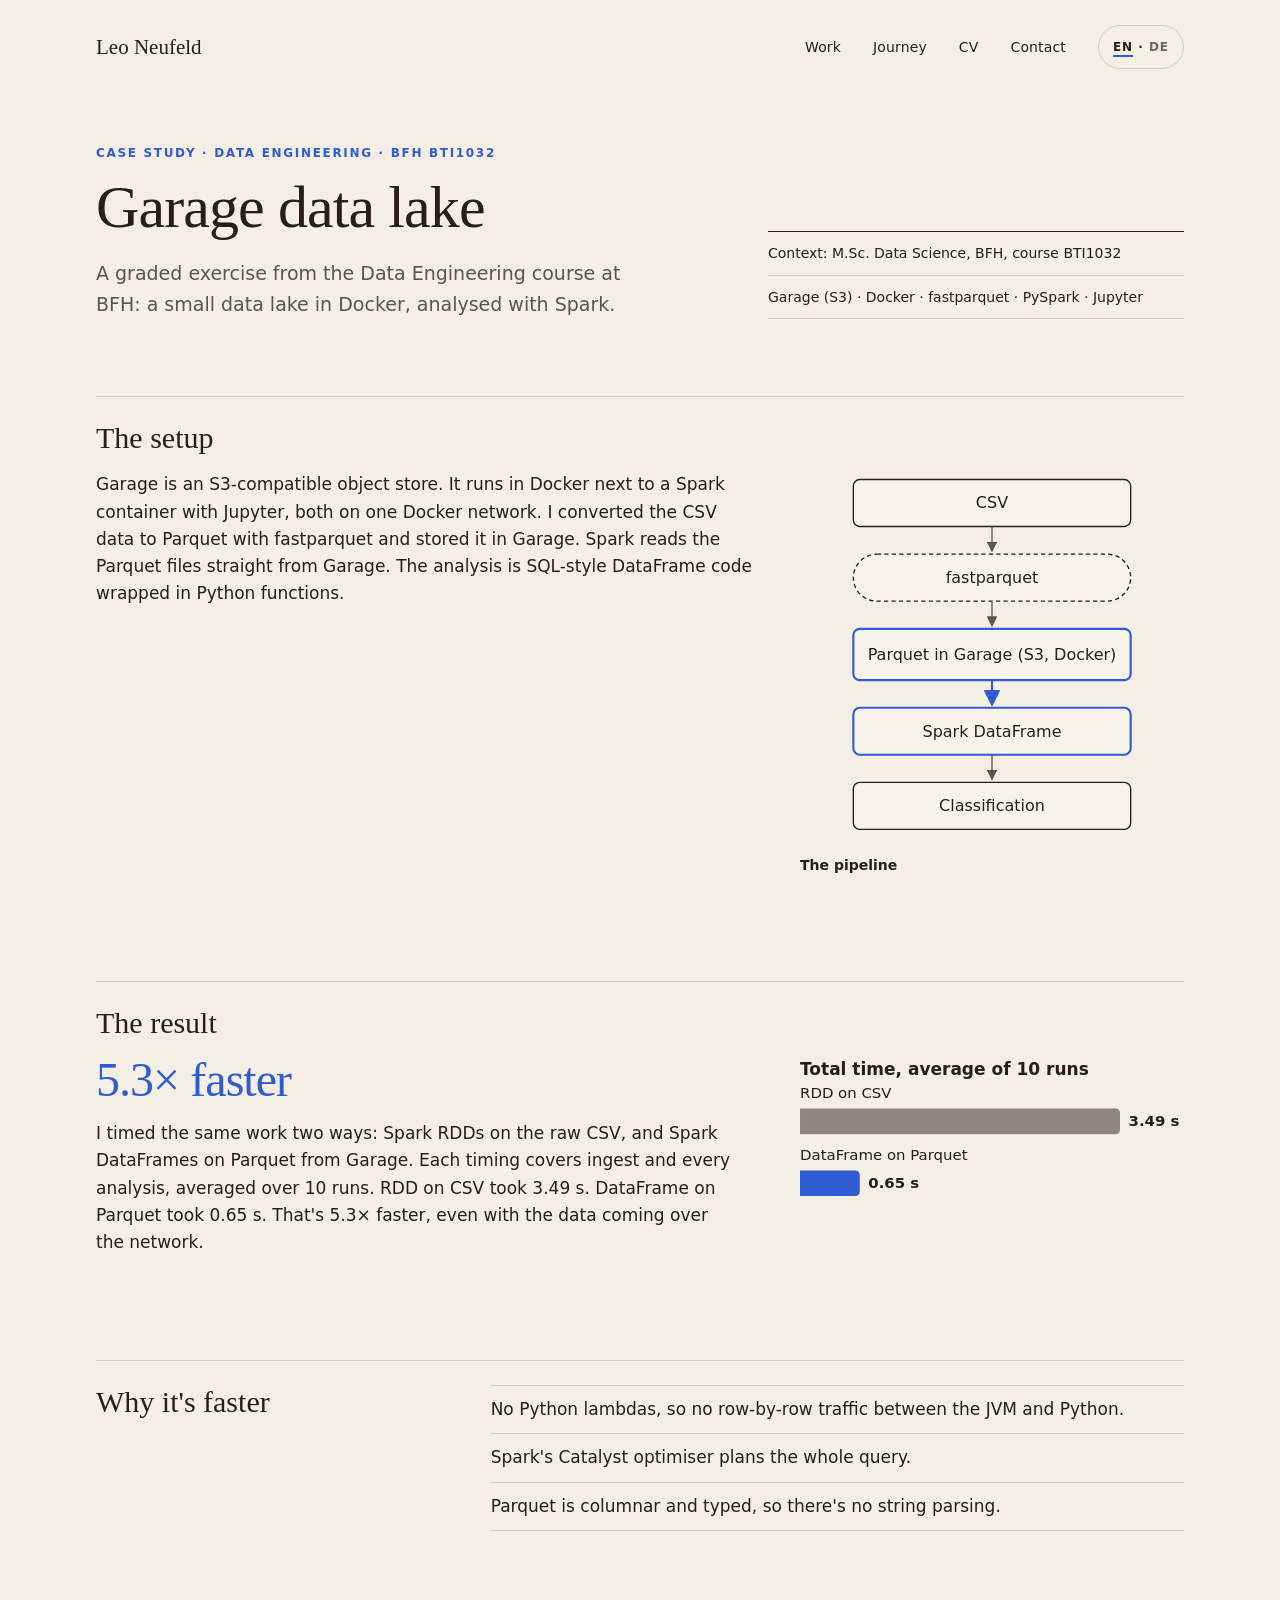
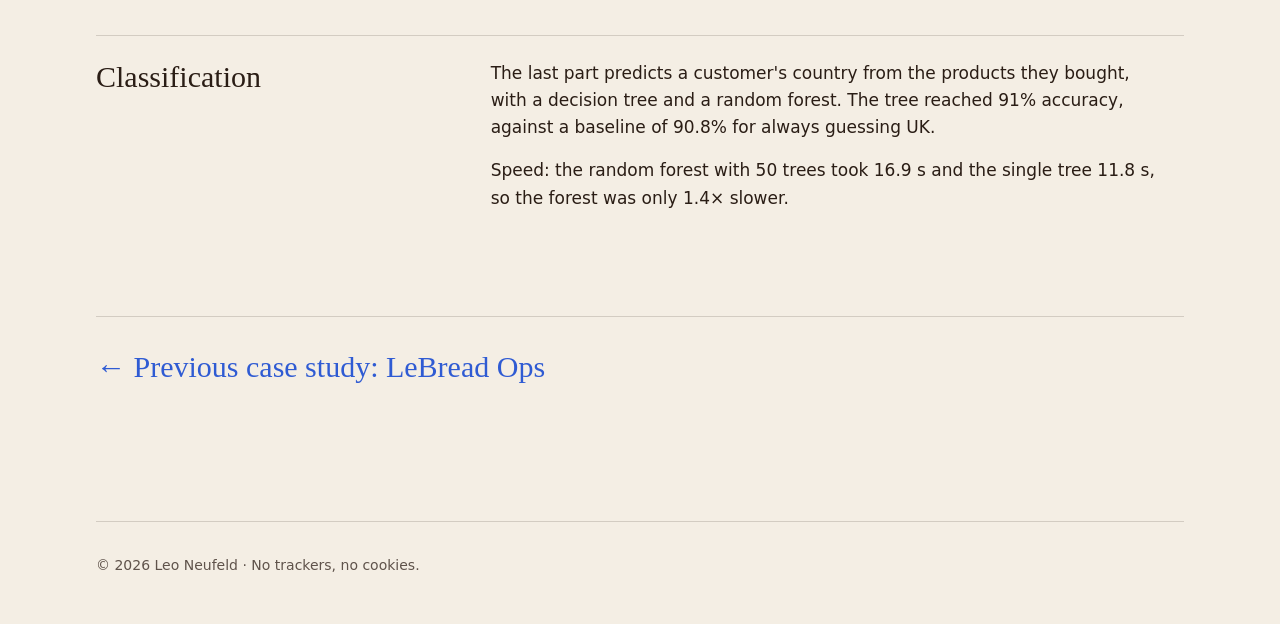
==== garage-data-lake.html @ a2488979 "feat: LeBread Ops and Garage data lake case studies" ====
<!doctype html>
<html lang="en">
<head>
  <meta charset="utf-8">
  <meta name="viewport" content="width=device-width, initial-scale=1">
  <title data-i18n="meta.garage.title">Garage data lake · Case study · Leo Neufeld</title>
  <meta name="description" data-i18n-content="meta.garage.description" content="A small data lake in Docker, queried with Spark straight from object storage. DataFrame on Parquet ran 5.3× faster than RDD on CSV.">
  <meta name="theme-color" content="#F4EEE4">
  <link rel="icon" href="data:,">
  <link rel="stylesheet" href="assets/css/site.css">
  <script type="module" src="assets/js/main.js"></script>
</head>
<body>
  <a class="skip" href="#main" data-i18n="nav.skip">Skip to content</a>

  <header class="site-nav wrap">
    <a class="site-nav__name" href="index.html" data-i18n="nav.name">Leo Neufeld</a>
    <nav class="site-nav__links">
      <a href="index.html#work" data-i18n="nav.work">Work</a>
      <a href="index.html#journey" data-i18n="nav.journey">Journey</a>
      <a href="assets/cv/leo-neufeld-cv-en.pdf" data-cv data-i18n="nav.cv">CV</a>
      <a href="index.html#contact" data-i18n="nav.contact">Contact</a>
    </nav>
    <button class="lang-toggle" type="button" aria-pressed="false" hidden data-i18n-aria="nav.langToggle" aria-label="EN · DE (Deutsch)"><span class="lang-toggle__en">EN</span> · <span class="lang-toggle__de">DE</span></button>
  </header>

  <main id="main">
    <header class="case-hero wrap">
      <div>
        <p class="kicker" data-i18n="garage.kicker">Case study · Data engineering · BFH BTI1032</p>
        <h1 data-i18n="garage.title">Garage data lake</h1>
        <p class="case-hero__lede" data-i18n="garage.lede">A graded exercise from the Data Engineering course at BFH: a small data lake in Docker, analysed with Spark.</p>
      </div>
      <ul class="case-facts">
        <li data-i18n="garage.facts.context">Context: M.Sc. Data Science, BFH, course BTI1032</li>
        <li data-i18n="garage.facts.stack">Garage (S3) · Docker · fastparquet · PySpark · Jupyter</li>
      </ul>
    </header>

    <div class="wrap">
      <section class="case-block case-block--wide" aria-labelledby="setup-title">
        <h2 id="setup-title" data-i18n="garage.setup.title">The setup</h2>
        <div class="case-split">
          <div class="case-body reveal">
            <p data-i18n="garage.setup.body">Garage is an S3-compatible object store. It runs in Docker next to a Spark container with Jupyter, both on one Docker network. I converted the CSV data to Parquet with fastparquet and stored it in Garage. Spark reads the Parquet files straight from Garage. The analysis is SQL-style DataFrame code wrapped in Python functions.</p>
          </div>
          <figure class="fig reveal">
            <svg viewBox="0 0 360 344" role="img" aria-labelledby="gd-diagram-alt">
              <title id="gd-diagram-alt" data-i18n="garage.diagram.alt">Pipeline diagram: CSV is converted with fastparquet, stored as Parquet in Garage (S3, Docker), read into a Spark DataFrame and used for a classification task.</title>
              <defs>
                <marker id="gd-head" viewBox="0 0 8 8" refX="7" refY="4" markerWidth="8" markerHeight="8" orient="auto-start-reverse"><path class="d-head" d="M0 0L8 4L0 8Z"/></marker>
                <marker id="gd-head-key" viewBox="0 0 8 8" refX="7" refY="4" markerWidth="8" markerHeight="8" orient="auto-start-reverse"><path class="d-key-fill" d="M0 0L8 4L0 8Z"/></marker>
              </defs>
              <rect class="d-node" x="50" y="8" width="260" height="44" rx="6"/>
              <text x="180" y="30" text-anchor="middle" dominant-baseline="central" font-size="15" data-i18n="garage.diagram.csv">CSV</text>
              <path class="d-arrow" d="M180 52V75" marker-end="url(#gd-head)"/>

              <rect class="d-node d-tool" x="50" y="78" width="260" height="44" rx="22"/>
              <text x="180" y="100" text-anchor="middle" dominant-baseline="central" font-size="15" data-i18n="garage.diagram.fastparquet">fastparquet</text>
              <path class="d-arrow" d="M180 122V145" marker-end="url(#gd-head)"/>

              <rect class="d-node d-key" x="50" y="148" width="260" height="48" rx="6"/>
              <text x="180" y="172" text-anchor="middle" dominant-baseline="central" font-size="15" data-i18n="garage.diagram.garage">Parquet in Garage (S3, Docker)</text>
              <path class="d-arrow d-key" d="M180 196V219" marker-end="url(#gd-head-key)"/>

              <rect class="d-node d-key" x="50" y="222" width="260" height="44" rx="6"/>
              <text x="180" y="244" text-anchor="middle" dominant-baseline="central" font-size="15" data-i18n="garage.diagram.spark">Spark DataFrame</text>
              <path class="d-arrow" d="M180 266V289" marker-end="url(#gd-head)"/>

              <rect class="d-node" x="50" y="292" width="260" height="44" rx="6"/>
              <text x="180" y="314" text-anchor="middle" dominant-baseline="central" font-size="15" data-i18n="garage.diagram.classify">Classification</text>
            </svg>
            <figcaption>
              <p class="fig__title" data-i18n="garage.diagram.title">The pipeline</p>
            </figcaption>
          </figure>
        </div>
      </section>

      <section class="case-block case-block--wide" aria-labelledby="result-title">
        <h2 id="result-title" data-i18n="garage.result.title">The result</h2>
        <div class="case-split">
          <div class="case-body reveal">
            <p class="case-big" data-i18n="work.garage.number">5.3× faster</p>
            <p data-i18n="garage.result.body">I timed the same work two ways: Spark RDDs on the raw CSV, and Spark DataFrames on Parquet from Garage. Each timing covers ingest and every analysis, averaged over 10 runs. RDD on CSV took 3.49 s. DataFrame on Parquet took 0.65 s. That's 5.3× faster, even with the data coming over the network.</p>
          </div>
          <figure class="fig fig--chart reveal">
            <p class="fig__title" data-i18n="garage.chart.title">Total time, average of 10 runs</p>
            <svg viewBox="0 0 360 108" role="img" aria-labelledby="gd-chart-alt">
              <title id="gd-chart-alt" data-i18n="garage.chart.alt">Bar chart: RDD on CSV 3.49 seconds, DataFrame on Parquet 0.65 seconds, 5.3× faster.</title>
              <text x="0" y="14" font-size="14" data-i18n="garage.chart.rdd">RDD on CSV</text>
              <path class="bar-muted" d="M0 24H296A4 4 0 0 1 300 28V44A4 4 0 0 1 296 48H0Z"/>
              <text class="bar-value" x="308" y="36" dominant-baseline="central" font-size="14" data-i18n="garage.chart.rddValue">3.49 s</text>
              <text x="0" y="72" font-size="14" data-i18n="garage.chart.df">DataFrame on Parquet</text>
              <path class="bar-key" d="M0 82H52A4 4 0 0 1 56 86V102A4 4 0 0 1 52 106H0Z"/>
              <text class="bar-value" x="64" y="94" dominant-baseline="central" font-size="14" data-i18n="garage.chart.dfValue">0.65 s</text>
            </svg>
          </figure>
        </div>
      </section>

      <section class="case-block reveal" aria-labelledby="why-title">
        <h2 id="why-title" data-i18n="garage.why.title">Why it's faster</h2>
        <div class="case-body">
          <ul class="case-list">
            <li data-i18n="garage.why.lambdas">No Python lambdas, so no row-by-row traffic between the JVM and Python.</li>
            <li data-i18n="garage.why.catalyst">Spark's Catalyst optimiser plans the whole query.</li>
            <li data-i18n="garage.why.parquet">Parquet is columnar and typed, so there's no string parsing.</li>
          </ul>
        </div>
      </section>

      <section class="case-block reveal" aria-labelledby="classify-title">
        <h2 id="classify-title" data-i18n="garage.classify.title">Classification</h2>
        <div class="case-body">
          <p data-i18n="garage.classify.body">The last part predicts a customer's country from the products they bought, with a decision tree and a random forest. The tree reached 91% accuracy, against a baseline of 90.8% for always guessing UK.</p>
          <p data-i18n="garage.classify.speed">Speed: the random forest with 50 trees took 16.9 s and the single tree 11.8 s, so the forest was only 1.4× slower.</p>
        </div>
      </section>

      <!-- shortcut: whole block hidden while the repo is private ("The code is public" would be false); Task 8 un-hides this section and #repo-link and sets the href -->
      <section id="code" class="case-block" aria-labelledby="code-title" hidden>
        <h2 id="code-title" data-i18n="garage.code.title">Code</h2>
        <div class="case-body">
          <p data-i18n="garage.code.body">The code is public, without keys or config secrets.</p>
          <p><a id="repo-link" class="btn btn--quiet" href="#" hidden data-i18n="garage.repoLink">View the code on GitHub</a></p>
        </div>
      </section>

      <p class="case-next"><a href="lebread-ops.html"><span aria-hidden="true">←</span> <span data-i18n="garage.prev">Previous case study: LeBread Ops</span></a></p>
    </div>
  </main>

  <footer class="site-footer wrap">
    <p data-i18n="contact.footer">© 2026 Leo Neufeld · No trackers, no cookies.</p>
  </footer>
</body>
</html>
---- assets/css/site.css ----
/* Leo Neufeld · warm editorial. Shared by index + case studies. */
:root {
  --cream: #F4EEE4;
  --ink: #2A1D15;
  --cobalt: #2F5BD3;
  --ink-soft: color-mix(in srgb, var(--ink) 74%, var(--cream));
  --rule: color-mix(in srgb, var(--ink) 16%, transparent);
  --paper: color-mix(in srgb, var(--cream) 55%, #FBF8F3);

  --serif: Georgia, "Iowan Old Style", "Palatino Linotype", serif;
  --sans: system-ui, -apple-system, "Segoe UI", Roboto, "Helvetica Neue", sans-serif;

  /* modular scale ~1.333, fluid at the top end */
  --step--1: 0.875rem;
  --step-0: 1.0625rem;
  --step-1: 1.3125rem;
  --step-2: clamp(1.5rem, 1.2rem + 1vw, 1.875rem);
  --step-3: clamp(2rem, 1.4rem + 2.4vw, 3rem);
  --step-4: clamp(2.25rem, 1.4rem + 3.2vw, 3.75rem);

  --space-section: clamp(4.5rem, 3rem + 7vw, 8.5rem);
  --gutter: clamp(1.25rem, 0.5rem + 3.5vw, 3rem);
  --radius: 6px;
  --ease-out: cubic-bezier(0.22, 1, 0.36, 1);
}

*, *::before, *::after { box-sizing: border-box; }
html { -webkit-text-size-adjust: 100%; scroll-behavior: smooth; }
body {
  margin: 0;
  background: var(--cream);
  color: var(--ink);
  font: 400 var(--step-0)/1.6 var(--sans);
  text-rendering: optimizeLegibility;
  -webkit-font-smoothing: antialiased;
}
[hidden] { display: none !important; } /* class display rules must not un-hide (#repo-link, .btn) */
img { display: block; max-width: 100%; height: auto; }
figure { margin: 0; }
h1, h2, h3 { font-family: var(--serif); font-weight: 400; margin: 0; text-wrap: balance; }
p { margin: 0; text-wrap: pretty; }
ul, ol, dl, dd { margin: 0; padding: 0; list-style: none; }
a { color: var(--cobalt); text-underline-offset: 0.2em; text-decoration-thickness: 1px; }
a:hover { text-decoration-thickness: 2px; }
:focus-visible { outline: 2px solid var(--cobalt); outline-offset: 3px; border-radius: 2px; }

.wrap { width: 100%; max-width: 74rem; margin-inline: auto; padding-inline: var(--gutter); }

.skip {
  position: absolute; left: var(--gutter); top: -4rem; z-index: 10;
  background: var(--ink); color: var(--cream); padding: 0.5rem 0.875rem; border-radius: var(--radius);
}
.skip:focus { top: 0.75rem; }

/* ---- nav ---- */
.site-nav {
  display: flex; align-items: center; gap: 1rem clamp(0.875rem, 2.5vw, 2rem);
  padding-block: 1.5rem;
}
.site-nav__name { font: 400 var(--step-1)/1 var(--serif); color: var(--ink); text-decoration: none; }
.site-nav__links { margin-left: auto; display: flex; flex-wrap: wrap; align-items: center; row-gap: 0.25rem; gap: clamp(0.875rem, 2.5vw, 2rem); font-size: var(--step--1); }
.site-nav__links a { color: var(--ink); text-decoration: none; letter-spacing: 0.01em; display: inline-block; padding-block: 0.75rem; } /* 44px tap target */
.site-nav__links a:hover { color: var(--cobalt); }

.lang-toggle {
  font: 600 0.75rem/1 var(--sans); letter-spacing: 0.08em;
  color: var(--ink); background: transparent;
  border: 1px solid var(--rule); border-radius: 999px;
  min-height: 2.75rem; padding: 0 0.875rem; cursor: pointer; white-space: nowrap;
  transition: border-color 0.15s var(--ease-out), background-color 0.15s var(--ease-out);
}
.lang-toggle:hover { border-color: var(--ink); }
/* active language: full ink + underline; the other one recedes */
.lang-toggle span { color: color-mix(in srgb, var(--ink) 66%, var(--cream)); }
.lang-toggle[aria-pressed="false"] .lang-toggle__en,
.lang-toggle[aria-pressed="true"] .lang-toggle__de {
  color: var(--ink); text-decoration: underline; text-decoration-color: var(--cobalt);
  text-decoration-thickness: 2px; text-underline-offset: 0.3em;
}
.lang-toggle[hidden] { display: none; }

/* ---- shared bits ---- */
.kicker {
  font: 600 0.75rem/1.2 var(--sans); letter-spacing: 0.14em; text-transform: uppercase;
  color: var(--cobalt);
}
.tag {
  display: inline-block; font: 500 0.75rem/1.3 var(--sans); letter-spacing: 0.02em;
  color: var(--ink-soft); border: 1px solid var(--rule); border-radius: 999px;
  padding: 0.25rem 0.625rem;
}
.btn {
  display: inline-flex; align-items: center; justify-content: center;
  min-height: 2.875rem; padding: 0.75rem 1.375rem; border-radius: 999px;
  font: 600 0.9375rem/1.2 var(--sans); text-decoration: none; text-align: center;
  transition: transform 0.15s var(--ease-out), background-color 0.2s var(--ease-out), border-color 0.2s var(--ease-out);
}
.btn:active { transform: translateY(1px) scale(0.99); }
.btn--primary { background: var(--cobalt); color: var(--cream); }
.btn--primary:hover { background: color-mix(in srgb, var(--cobalt) 86%, var(--ink)); }
.btn--quiet { color: var(--ink); border: 1px solid color-mix(in srgb, var(--ink) 35%, transparent); }
.btn--quiet:hover { border-color: var(--ink); }
.footnote { font-size: var(--step--1); color: var(--ink-soft); }

/* ---- hero ---- */
.hero {
  display: grid; gap: clamp(2rem, 5vw, 4.5rem); align-items: center;
  grid-template-columns: minmax(0, 1.35fr) minmax(0, 1fr);
  padding-block: clamp(1rem, 2.5vw, 2rem) clamp(2.5rem, 4vw, 3rem);
}
.hero__title { font-size: var(--step-4); line-height: 1.06; letter-spacing: -0.015em; margin-top: 1.25rem; max-width: 18ch; }
.hero__sub { margin-top: 1.5rem; max-width: 46ch; color: var(--ink-soft); font-size: 1.125rem; }
.hero__cta { display: flex; flex-wrap: wrap; gap: 0.75rem; margin-top: 2.25rem; }
.hero__photo img {
  width: 100%; aspect-ratio: 5 / 6; max-height: 34rem; object-fit: cover; object-position: 50% 30%;
  border-radius: var(--radius);
}

/* ---- numbers ---- */
.stats { padding-bottom: var(--space-section); }
.stat-row {
  display: grid; grid-template-columns: repeat(4, minmax(0, 1fr));
  border-top: 1px solid var(--rule); border-bottom: 1px solid var(--rule);
}
.stat {
  display: flex; flex-direction: column-reverse; justify-content: flex-end; gap: 0.5rem;
  padding: 1.75rem clamp(1rem, 2vw, 1.75rem) 1.75rem 0;
}
.stat + .stat { padding-left: clamp(1rem, 2vw, 1.75rem); border-left: 1px solid var(--rule); }
.stat__value { font: 400 clamp(2.5rem, 2rem + 2vw, 3.5rem)/1 var(--serif); color: var(--cobalt); letter-spacing: -0.02em; }
.stat__label { font-size: var(--step--1); line-height: 1.45; color: var(--ink-soft); max-width: 24ch; }
.stats .footnote { margin-top: 0.875rem; }

/* ---- sections ---- */
.section { padding-bottom: var(--space-section); }
.section-head {
  display: grid; grid-template-columns: minmax(0, 1fr) minmax(0, 2fr); gap: 1rem var(--gutter);
  align-items: baseline;
  border-top: 1px solid var(--rule); padding-top: 1.5rem; margin-bottom: clamp(2.5rem, 5vw, 4rem);
}
.section-head h2, .offclock h2 { font-size: var(--step-3); line-height: 1.1; letter-spacing: -0.01em; }
.section-head__intro { font-size: 1.125rem; color: var(--ink-soft); max-width: 58ch; }

/* ---- work ---- */
.work-grid { display: grid; grid-template-columns: repeat(2, minmax(0, 1fr)); gap: clamp(1rem, 2.5vw, 2rem); }
.card {
  position: relative; display: flex; flex-direction: column; gap: 1rem;
  padding: clamp(1.5rem, 3vw, 2.5rem);
  background: var(--paper); border: 1px solid var(--rule); border-radius: var(--radius);
  transition: border-color 0.2s var(--ease-out), transform 0.3s var(--ease-out);
}
.card:hover { border-color: color-mix(in srgb, var(--ink) 40%, transparent); transform: translateY(-2px); }
.card .tag { align-self: flex-start; }
.card__title { font-size: var(--step-2); line-height: 1.15; margin-top: 0.5rem; }
.card__hook { color: var(--ink-soft); max-width: 42ch; }
.card__number { font: 400 var(--step-2)/1.1 var(--serif); color: var(--cobalt); margin-top: auto; padding-top: 1rem; }
.card__link { font-weight: 600; font-size: 0.9375rem; text-decoration: none; }
.card__link::after { content: ""; position: absolute; inset: 0; border-radius: inherit; }
.card:focus-within { outline: 2px solid var(--cobalt); outline-offset: 3px; }
.card__link:focus-visible { outline: none; }

/* ---- journey ---- */
.journey { display: grid; grid-template-columns: minmax(0, 2fr) minmax(0, 1fr); gap: var(--gutter); align-items: start; }
.timeline__step {
  display: grid; grid-template-columns: minmax(0, 11rem) minmax(0, 1fr); gap: 0.5rem var(--gutter);
  padding-block: 1.75rem; border-top: 1px solid var(--rule);
}
.timeline__step:first-child { border-top: 0; padding-top: 0; }
.timeline__meta { display: flex; flex-direction: column; gap: 0.25rem; font-size: var(--step--1); color: var(--ink-soft); padding-top: 0.25rem; }
.timeline__meta span:first-child { color: var(--ink); font-weight: 600; font-variant-numeric: tabular-nums; }
.timeline h3 { font-size: var(--step-1); line-height: 1.25; margin-bottom: 0.5rem; }
.timeline p:not(.timeline__meta) { max-width: 60ch; }
.timeline__numbers { margin-top: 0.75rem; font-size: 0.9375rem; color: var(--cobalt); font-weight: 500; }
.journey__photo { position: sticky; top: 2rem; }
.journey__photo img { width: 100%; aspect-ratio: 3 / 4; object-fit: cover; border-radius: var(--radius); }

/* ---- skills ---- */
.skills { display: grid; grid-template-columns: 1.15fr 1fr 1fr; gap: var(--gutter); }
.skills h3 { font-size: var(--step-1); padding-bottom: 0.875rem; border-bottom: 1px solid var(--ink); }
.skills li { display: flex; flex-direction: column; align-items: flex-start; gap: 0.5rem; padding-block: 0.875rem; border-bottom: 1px solid var(--rule); }

/* ---- off the clock ---- */
.offclock { display: grid; grid-template-columns: minmax(0, 0.8fr) minmax(0, 1.2fr); gap: var(--gutter); align-items: start; }
/* source clips the cup at the bottom edge: crop it out entirely, keep face and hands */
.offclock__photo img { width: 100%; aspect-ratio: 10 / 11; object-fit: cover; object-position: 30% 0%; border-radius: var(--radius); }
.offclock__text { padding-top: 1.5rem; border-top: 1px solid var(--rule); }
.offclock__list { margin-top: 2rem; }
.offclock__list li { padding-block: 0.875rem; border-bottom: 1px solid var(--rule); }
.offclock__list li:first-child { border-top: 1px solid var(--rule); }
.dishes { margin-top: 2.5rem; }
.dishes ul { display: grid; grid-template-columns: repeat(4, minmax(0, 1fr)); gap: 0.75rem; }
.dishes img { width: 100%; aspect-ratio: 1; object-fit: cover; border-radius: var(--radius); }
.dishes figcaption { margin-top: 0.75rem; font: italic 400 var(--step-0)/1.4 var(--serif); color: var(--ink-soft); }

/* ---- contact ---- */
.contact__body { display: grid; grid-template-columns: minmax(0, 1.4fr) minmax(0, 1fr); gap: var(--gutter); align-items: start; }
.contact__links li { padding-block: 1.25rem; border-bottom: 1px solid var(--rule); }
.contact__links li:first-child { padding-top: 0; }
.contact__label { display: block; font-size: var(--step--1); color: var(--ink-soft); margin-bottom: 0.25rem; }
.contact__big { font: 400 var(--step-2)/1.2 var(--serif); overflow-wrap: anywhere; }
.contact__card { display: grid; grid-template-columns: 4.5rem minmax(0, 1fr); gap: 1.25rem; align-items: start; }
.avatar { width: 4.5rem; height: 4.5rem; border-radius: 50%; object-fit: cover; }
.contact__meta li { font-size: 0.9375rem; padding-block: 0.125rem; }
.contact__meta li:first-child { font-weight: 600; }
.contact__cv { grid-column: 1 / -1; display: flex; flex-wrap: wrap; gap: 0.75rem; margin-top: 0.5rem; }

.site-footer { padding-bottom: 3rem; font-size: var(--step--1); color: var(--ink-soft); }
.site-footer p { padding-top: 2rem; border-top: 1px solid var(--rule); }

/* ======== case studies (lebread-ops.html, garage-data-lake.html) ======== */
.case-hero {
  display: grid; grid-template-columns: minmax(0, 1.5fr) minmax(0, 1fr); gap: 2rem var(--gutter); align-items: end;
  padding-block: clamp(1.5rem, 4vw, 3.5rem) clamp(3rem, 6vw, 5rem);
}
.case-hero h1 { font-size: var(--step-4); line-height: 1.04; letter-spacing: -0.015em; margin-top: 1rem; }
.case-hero__lede { margin-top: 1.25rem; font-size: 1.1875rem; color: var(--ink-soft); max-width: 44ch; }
.case-facts { font-size: var(--step--1); border-top: 1px solid var(--ink); }
.case-facts li { padding-block: 0.625rem; border-bottom: 1px solid var(--rule); }

.case-block {
  display: grid; grid-template-columns: minmax(0, 1fr) minmax(0, 2fr); gap: 1rem var(--gutter);
  border-top: 1px solid var(--rule); padding-top: 1.5rem; margin-bottom: clamp(3.5rem, 2.5rem + 5vw, 6.5rem);
}
.case-block > h2 { font-size: var(--step-2); line-height: 1.15; }
.case-block--wide > :not(h2) { grid-column: 1 / -1; }
.case-body > * + * { margin-top: 1rem; }
.case-body > .fig--chart { margin-top: 2.5rem; }
.case-body p { max-width: 62ch; }
.case-list li { padding-block: 0.625rem; border-bottom: 1px solid var(--rule); }
.case-list li:first-child { border-top: 1px solid var(--rule); }
.case-pull { font: 400 var(--step-3)/1.1 var(--serif); letter-spacing: -0.01em; max-width: 20ch; }
.case-body .stat__value { font-size: clamp(2rem, 1.5rem + 1.6vw, 2.75rem); white-space: nowrap; }
.case-big { font: 400 var(--step-3)/1 var(--serif); color: var(--cobalt); letter-spacing: -0.02em; }

/* text + figure side by side; stacks on phones */
.case-split { display: grid; grid-template-columns: minmax(0, 1fr) minmax(0, 24rem); gap: 2rem var(--gutter); align-items: start; }

.fig { max-width: 24rem; }
.fig svg { display: block; width: 100%; height: auto; overflow: visible; }
.fig text { font-family: var(--sans); fill: var(--ink); }
.fig figcaption { margin-top: 1rem; font-size: var(--step--1); color: var(--ink-soft); }
.fig figcaption > * + * { margin-top: 0.375rem; }
.fig__title { font-weight: 600; color: var(--ink); }

.d-node { fill: var(--paper); stroke: var(--ink); stroke-width: 1.25; }
.d-tool { stroke-dasharray: 4 3; }
.d-group { fill: none; stroke: var(--rule); stroke-width: 1; }
.d-arrow { stroke: var(--ink-soft); stroke-width: 1.25; fill: none; }
.d-head { fill: var(--ink-soft); }
.d-key { stroke: var(--cobalt); stroke-width: 2; }
.d-key-fill { fill: var(--cobalt); }
.fig text.d-on-key { fill: var(--cream); font-weight: 600; }

.bar-muted { fill: color-mix(in srgb, var(--ink) 50%, var(--cream)); }
.bar-key { fill: var(--cobalt); }
.fig text.bar-value { font-weight: 600; font-variant-numeric: tabular-nums; }

.case-next { border-top: 1px solid var(--rule); padding-block: 2rem var(--space-section); }
.case-next a { font: 400 var(--step-2)/1.2 var(--serif); text-decoration: none; }
.case-next a:hover [data-i18n] { text-decoration: underline; }

@media (max-width: 760px) {
  .case-hero, .case-block, .case-split { grid-template-columns: 1fr; }
  .fig { max-width: 26rem; }
}

/* ---- motion: only when JS opted in (html.motion) and the user allows it ---- */
@media (prefers-reduced-motion: no-preference) {
  .motion .reveal { opacity: 0; transform: translateY(16px); }
  .motion .reveal.is-in {
    opacity: 1; transform: none;
    transition: opacity 0.6s var(--ease-out), transform 0.7s var(--ease-out);
    transition-delay: calc(var(--i, 0) * 70ms);
  }
}
@media (prefers-reduced-motion: reduce) {
  html { scroll-behavior: auto; }
  *, *::before, *::after { transition: none !important; animation: none !important; }
}

/* ---- responsive ---- */
@media (max-width: 960px) {
  .skills { grid-template-columns: 1fr 1fr; }
  .skills__group:first-child { grid-column: 1 / -1; }
  .journey { grid-template-columns: 1fr; }
  .journey__photo { position: static; order: -1; }
  .journey__photo img { aspect-ratio: 4 / 3; object-position: 50% 62%; }
}
@media (max-width: 760px) {
  .hero, .offclock, .contact__body, .work-grid, .section-head { grid-template-columns: 1fr; }
  .hero__photo { max-width: 26rem; }
  .stat-row { grid-template-columns: 1fr 1fr; }
  .stat, .stat + .stat { padding: 1.25rem 1rem 1.25rem 0; border-left: 0; }
  .stat:nth-child(even) { padding-left: 1rem; border-left: 1px solid var(--rule); }
  .stat:nth-child(n+3) { border-top: 1px solid var(--rule); }
  .skills { grid-template-columns: 1fr; }
  .timeline__step { grid-template-columns: 1fr; }
  .site-nav { flex-wrap: wrap; padding-block: 1rem 0.5rem; }
  .site-nav .lang-toggle { margin-left: auto; }
  .site-nav__links { order: 3; width: 100%; margin-left: 0; }
}
@media (max-width: 480px) {
  .site-nav__links { gap: 0.875rem; }
  .dishes ul { grid-template-columns: repeat(2, minmax(0, 1fr)); }
}
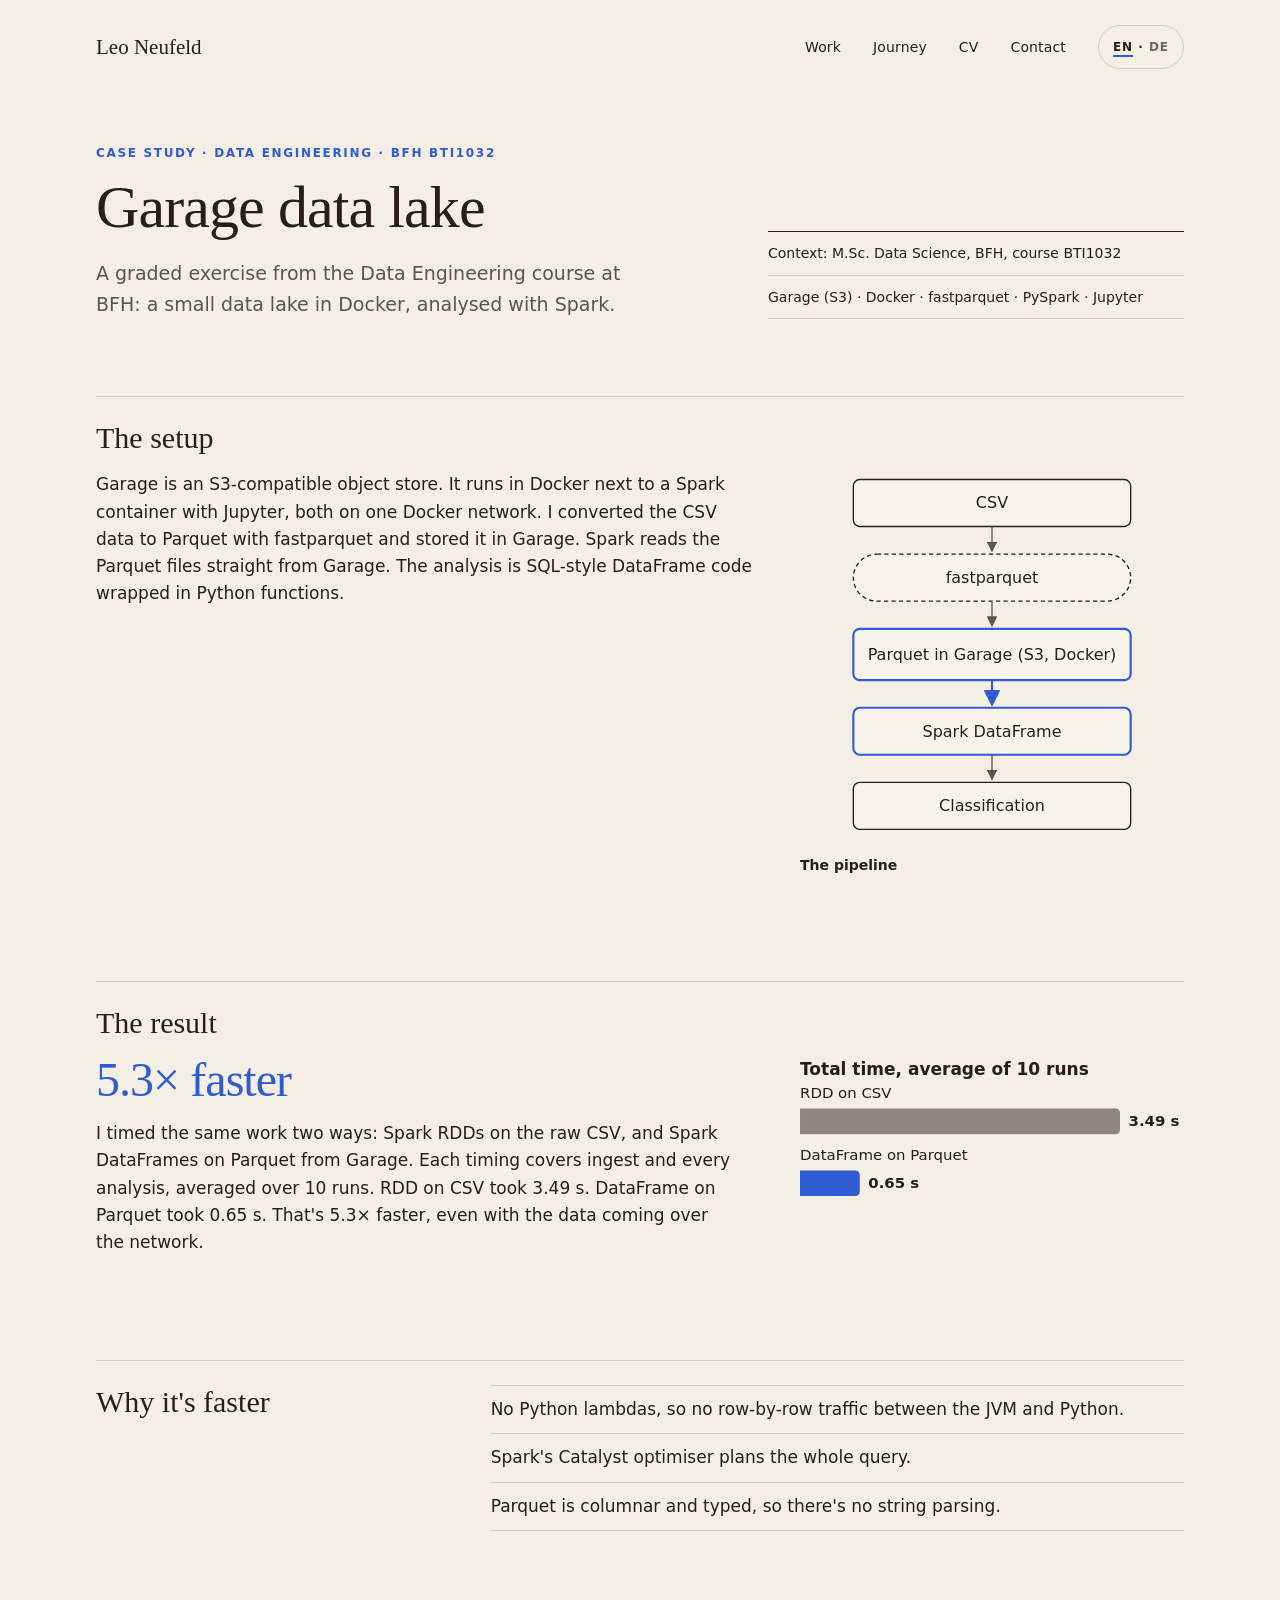
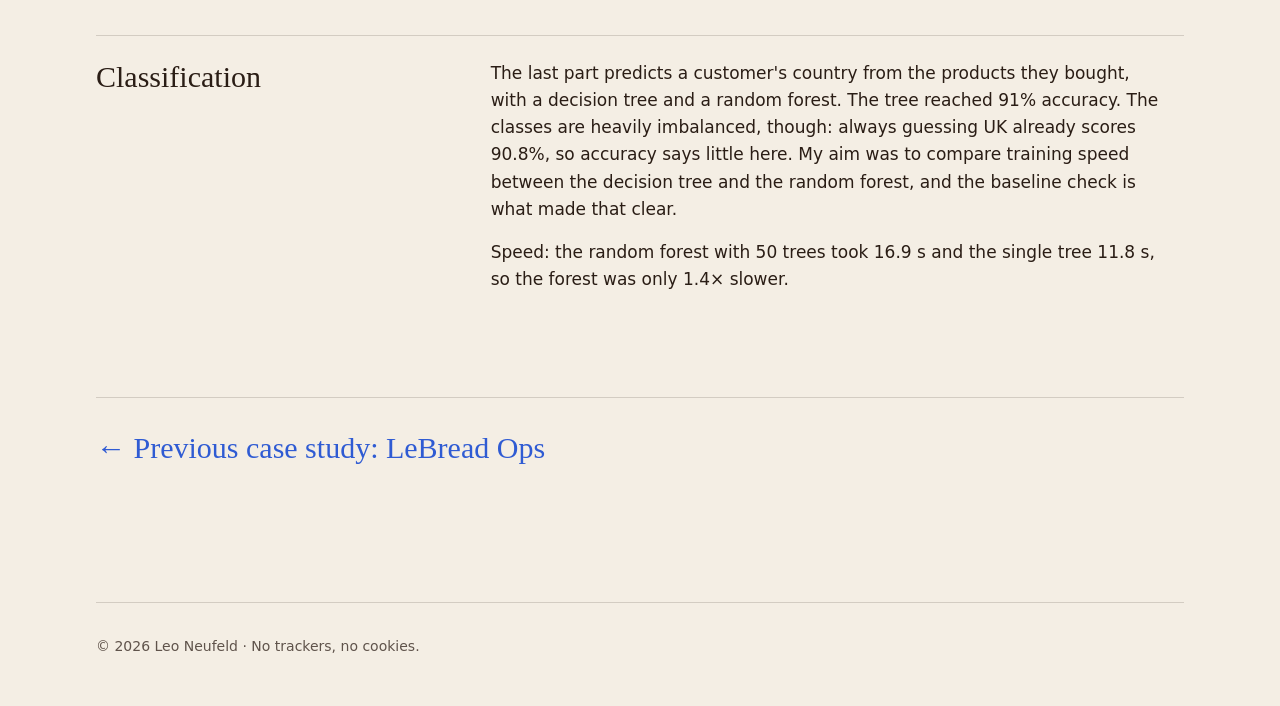
==== commit c5d1841d: "fix: clearer copy on private client code and class imbalance" ====
--- a/garage-data-lake.html
+++ b/garage-data-lake.html
@@ -113,7 +113,7 @@
       <section class="case-block reveal" aria-labelledby="classify-title">
         <h2 id="classify-title" data-i18n="garage.classify.title">Classification</h2>
         <div class="case-body">
-          <p data-i18n="garage.classify.body">The last part predicts a customer's country from the products they bought, with a decision tree and a random forest. The tree reached 91% accuracy, against a baseline of 90.8% for always guessing UK.</p>
+          <p data-i18n="garage.classify.body">The last part predicts a customer's country from the products they bought, with a decision tree and a random forest. The tree reached 91% accuracy. The classes are heavily imbalanced, though: always guessing UK already scores 90.8%, so accuracy says little here. My aim was to compare training speed between the decision tree and the random forest, and the baseline check is what made that clear.</p>
           <p data-i18n="garage.classify.speed">Speed: the random forest with 50 trees took 16.9 s and the single tree 11.8 s, so the forest was only 1.4× slower.</p>
         </div>
       </section>
--- a/assets/css/site.css
+++ b/assets/css/site.css
@@ -231,6 +231,8 @@
 .case-pull { font: 400 var(--step-3)/1.1 var(--serif); letter-spacing: -0.01em; max-width: 20ch; }
 .case-body .stat__value { font-size: clamp(2rem, 1.5rem + 1.6vw, 2.75rem); white-space: nowrap; }
 .case-big { font: 400 var(--step-3)/1 var(--serif); color: var(--cobalt); letter-spacing: -0.02em; }
+/* Georgia has old-style figures only (ignores lnum); Iowan/Charter honour it. shortcut: Windows still falls back to Georgia, self-host a face if that matters */
+.stat__value, .card__number, .case-big { font-family: "Iowan Old Style", Charter, var(--serif); font-variant-numeric: lining-nums tabular-nums; }
 
 /* text + figure side by side; stacks on phones */
 .case-split { display: grid; grid-template-columns: minmax(0, 1fr) minmax(0, 24rem); gap: 2rem var(--gutter); align-items: start; }
@@ -259,6 +261,10 @@
 .case-next a { font: 400 var(--step-2)/1.2 var(--serif); text-decoration: none; }
 .case-next a:hover [data-i18n] { text-decoration: underline; }
 
+/* chart sits under the −90% stat it explains (2nd of 4 columns, same inner padding) instead of hugging the left edge */
+@media (min-width: 761px) {
+  .case-block--wide .case-body > .fig--chart { margin-left: calc(25% + clamp(1rem, 2vw, 1.75rem)); max-width: 28rem; }
+}
 @media (max-width: 760px) {
   .case-hero, .case-block, .case-split { grid-template-columns: 1fr; }
   .fig { max-width: 26rem; }
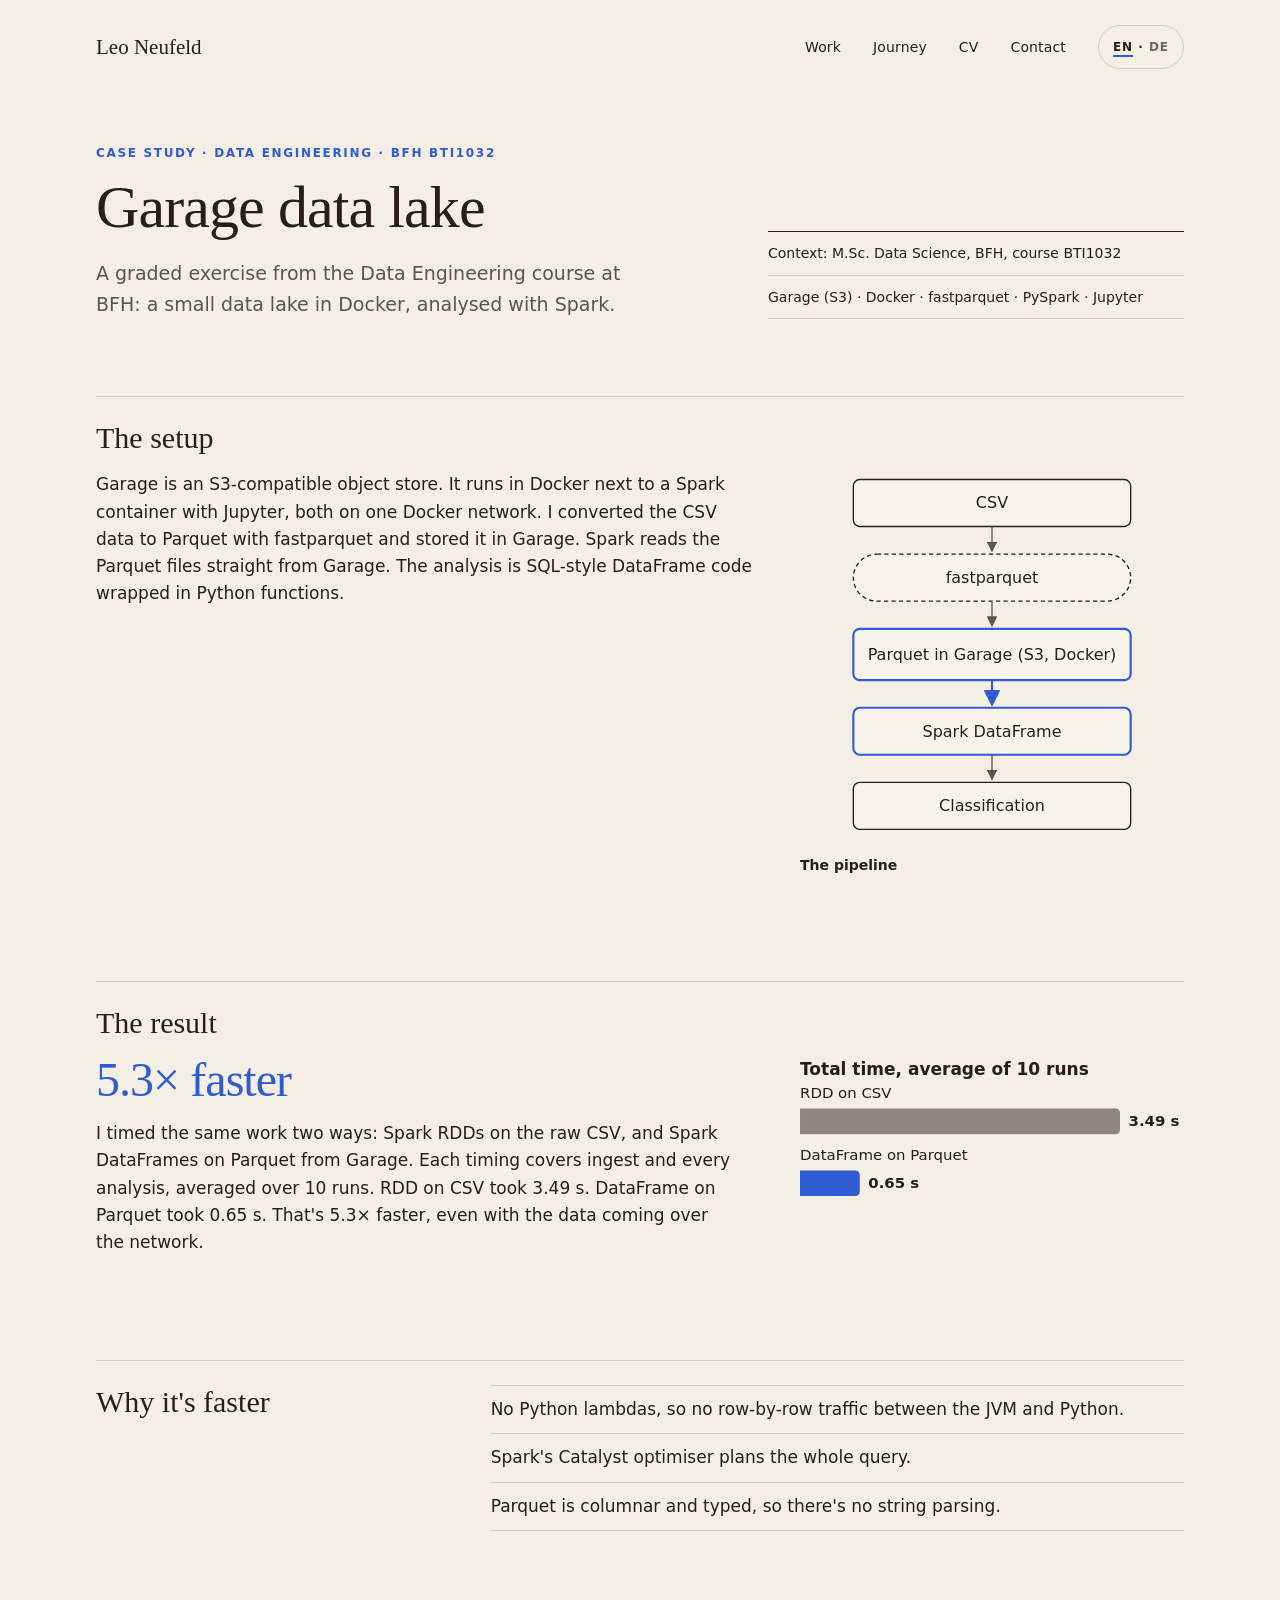
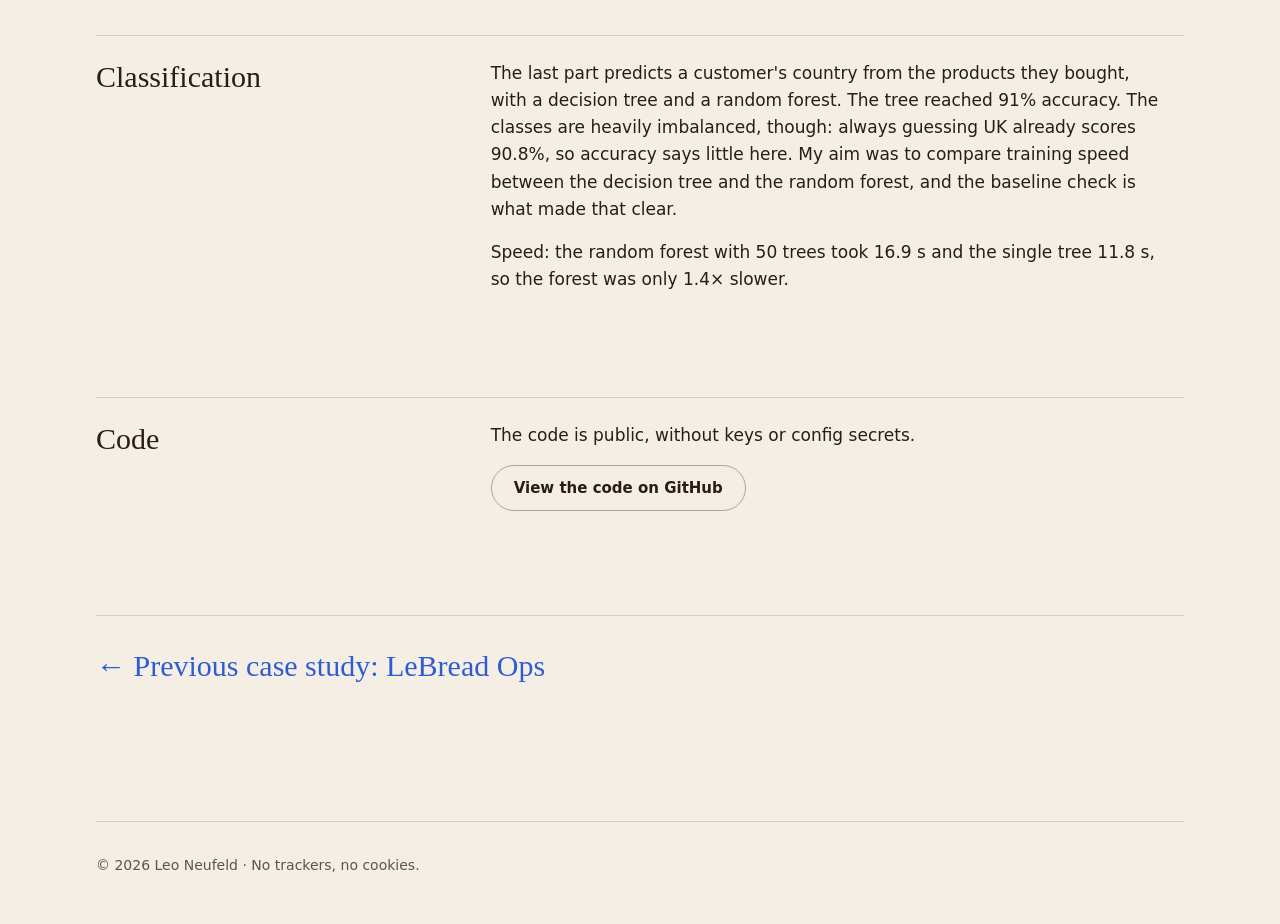
==== commit cb06c92f: "feat: link public Garage repo and GitHub profile" ====
--- a/garage-data-lake.html
+++ b/garage-data-lake.html
@@ -118,12 +118,11 @@
         </div>
       </section>
 
-      <!-- shortcut: whole block hidden while the repo is private ("The code is public" would be false); Task 8 un-hides this section and #repo-link and sets the href -->
-      <section id="code" class="case-block" aria-labelledby="code-title" hidden>
+      <section id="code" class="case-block" aria-labelledby="code-title">
         <h2 id="code-title" data-i18n="garage.code.title">Code</h2>
         <div class="case-body">
           <p data-i18n="garage.code.body">The code is public, without keys or config secrets.</p>
-          <p><a id="repo-link" class="btn btn--quiet" href="#" hidden data-i18n="garage.repoLink">View the code on GitHub</a></p>
+          <p><a id="repo-link" class="btn btn--quiet" href="https://github.com/leonardoneufeld-png/garage-data-lake" data-i18n="garage.repoLink">View the code on GitHub</a></p>
         </div>
       </section>
 
